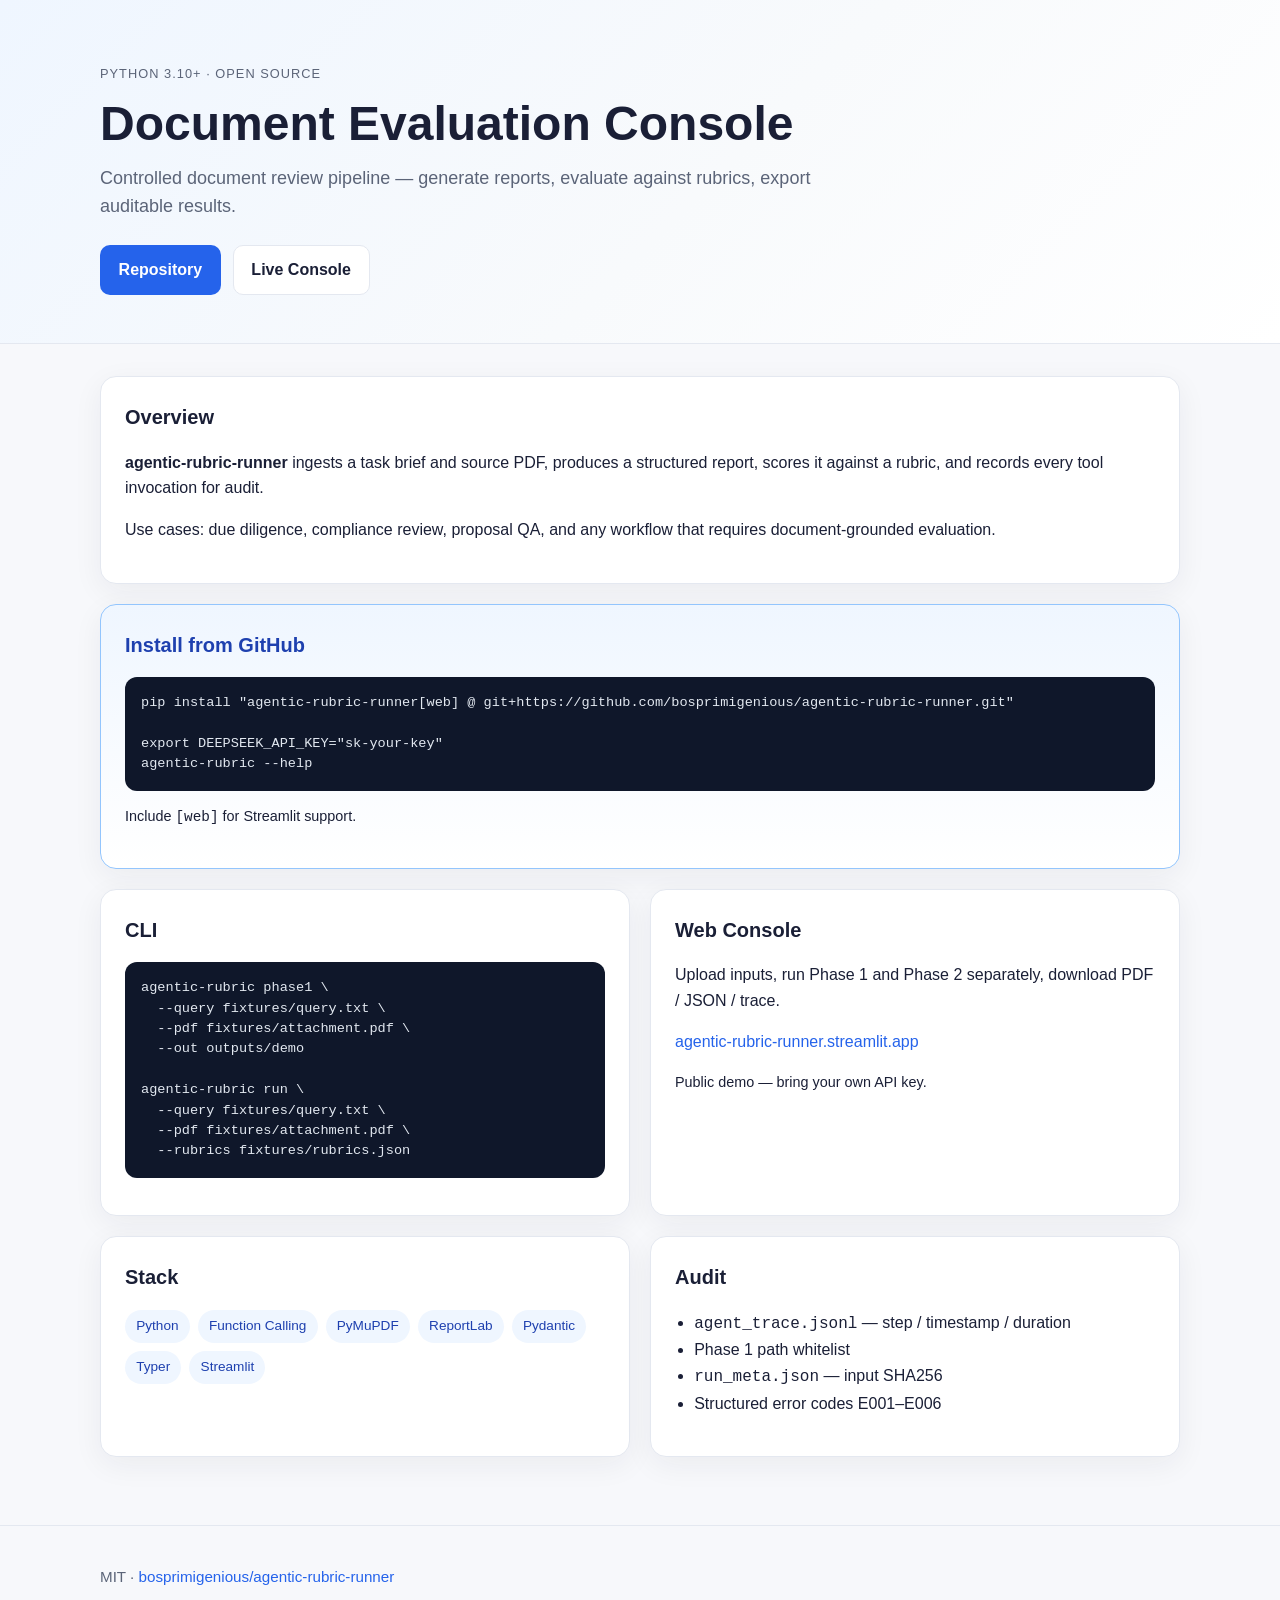
==== docs/index.html @ 9ec8321e "docs: update Streamlit console URL to agentic-rubric-runner.streamlit.app" ====
<!DOCTYPE html>
<html lang="zh-CN">
<head>
  <meta charset="UTF-8" />
  <meta name="viewport" content="width=device-width, initial-scale=1.0" />
  <title>Document Evaluation Console</title>
  <meta name="description" content="Auditable document review pipeline with rubric-based evaluation" />
  <link rel="stylesheet" href="style.css" />
</head>
<body>
  <header class="hero">
    <div class="container">
      <p class="eyebrow">Python 3.10+ · Open Source</p>
      <h1>Document Evaluation Console</h1>
      <p class="subtitle">Controlled document review pipeline — generate reports, evaluate against rubrics, export auditable results.</p>
      <div class="hero-actions">
        <a class="btn primary" href="https://github.com/bosprimigenious/agentic-rubric-runner" target="_blank" rel="noopener">Repository</a>
        <a class="btn secondary" href="https://agentic-rubric-runner.streamlit.app/" target="_blank" rel="noopener">Live Console</a>
      </div>
    </div>
  </header>

  <main class="container">
    <section class="card">
      <h2>Overview</h2>
      <p>
        <strong>agentic-rubric-runner</strong> ingests a task brief and source PDF,
        produces a structured report, scores it against a rubric, and records every tool invocation for audit.
      </p>
      <p>Use cases: due diligence, compliance review, proposal QA, and any workflow that requires document-grounded evaluation.</p>
    </section>

    <section class="card highlight">
      <h2>Install from GitHub</h2>
      <pre><code>pip install "agentic-rubric-runner[web] @ git+https://github.com/bosprimigenious/agentic-rubric-runner.git"

export DEEPSEEK_API_KEY="sk-your-key"
agentic-rubric --help</code></pre>
      <p class="muted">Include <code>[web]</code> for Streamlit support.</p>
    </section>

    <section class="grid two-col">
      <div class="card">
        <h2>CLI</h2>
        <pre><code>agentic-rubric phase1 \
  --query fixtures/query.txt \
  --pdf fixtures/attachment.pdf \
  --out outputs/demo

agentic-rubric run \
  --query fixtures/query.txt \
  --pdf fixtures/attachment.pdf \
  --rubrics fixtures/rubrics.json</code></pre>
      </div>
      <div class="card">
        <h2>Web Console</h2>
        <p>Upload inputs, run Phase 1 and Phase 2 separately, download PDF / JSON / trace.</p>
        <p><a href="https://agentic-rubric-runner.streamlit.app/" target="_blank" rel="noopener">agentic-rubric-runner.streamlit.app</a></p>
        <p class="muted">Public demo — bring your own API key.</p>
      </div>
    </section>

    <section class="grid two-col">
      <div class="card">
        <h2>Stack</h2>
        <ul class="tags">
          <li>Python</li>
          <li>Function Calling</li>
          <li>PyMuPDF</li>
          <li>ReportLab</li>
          <li>Pydantic</li>
          <li>Typer</li>
          <li>Streamlit</li>
        </ul>
      </div>
      <div class="card">
        <h2>Audit</h2>
        <ul>
          <li><code>agent_trace.jsonl</code> — step / timestamp / duration</li>
          <li>Phase 1 path whitelist</li>
          <li><code>run_meta.json</code> — input SHA256</li>
          <li>Structured error codes E001–E006</li>
        </ul>
      </div>
    </section>
  </main>

  <footer class="footer">
    <div class="container">
      <p>MIT · <a href="https://github.com/bosprimigenious/agentic-rubric-runner">bosprimigenious/agentic-rubric-runner</a></p>
    </div>
  </footer>
</body>
</html>
---- docs/style.css ----
:root {
  --bg: #f7f8fb;
  --card: #ffffff;
  --text: #1a1f36;
  --muted: #5b6478;
  --border: #e4e8f0;
  --primary: #2563eb;
  --primary-hover: #1d4ed8;
  --shadow: 0 8px 30px rgba(26, 31, 54, 0.06);
}

* {
  box-sizing: border-box;
}

body {
  margin: 0;
  font-family: -apple-system, BlinkMacSystemFont, "Segoe UI", Roboto, "Helvetica Neue", Arial, sans-serif;
  color: var(--text);
  background: var(--bg);
  line-height: 1.6;
}

a {
  color: var(--primary);
  text-decoration: none;
}

a:hover {
  text-decoration: underline;
}

.container {
  width: min(1080px, 92vw);
  margin: 0 auto;
}

.hero {
  background: linear-gradient(135deg, #eff6ff 0%, #f8fafc 55%, #ffffff 100%);
  border-bottom: 1px solid var(--border);
  padding: 4rem 0 3rem;
}

.eyebrow {
  text-transform: uppercase;
  letter-spacing: 0.08em;
  font-size: 0.8rem;
  color: var(--muted);
  margin: 0 0 0.75rem;
}

.hero h1 {
  font-size: clamp(2rem, 5vw, 3rem);
  margin: 0 0 0.75rem;
  line-height: 1.15;
}

.subtitle {
  font-size: 1.125rem;
  color: var(--muted);
  max-width: 720px;
  margin: 0 0 1.5rem;
}

.hero-actions {
  display: flex;
  gap: 0.75rem;
  flex-wrap: wrap;
}

.btn {
  display: inline-block;
  padding: 0.7rem 1.1rem;
  border-radius: 10px;
  font-weight: 600;
  border: 1px solid transparent;
}

.btn.primary {
  background: var(--primary);
  color: #fff;
}

.btn.primary:hover {
  background: var(--primary-hover);
  text-decoration: none;
}

.btn.secondary {
  background: #fff;
  color: var(--text);
  border-color: var(--border);
}

.btn.secondary:hover {
  text-decoration: none;
  border-color: #cbd5e1;
}

main {
  padding: 2rem 0 3rem;
}

.card {
  background: var(--card);
  border: 1px solid var(--border);
  border-radius: 16px;
  padding: 1.5rem;
  margin-bottom: 1.25rem;
  box-shadow: var(--shadow);
}

.highlight {
  border-color: #93c5fd;
  background: linear-gradient(180deg, #eff6ff 0%, #ffffff 100%);
}

.highlight h2 {
  color: #1e40af;
}

.card h2 {
  margin-top: 0;
  font-size: 1.25rem;
}

.grid.two-col {
  display: grid;
  grid-template-columns: repeat(auto-fit, minmax(280px, 1fr));
  gap: 1.25rem;
}

pre {
  background: #0f172a;
  color: #e2e8f0;
  padding: 1rem;
  border-radius: 12px;
  overflow-x: auto;
  font-size: 0.85rem;
  line-height: 1.5;
}

code {
  font-family: ui-monospace, SFMono-Regular, Menlo, Monaco, Consolas, monospace;
}

ul {
  padding-left: 1.2rem;
}

.tags {
  list-style: none;
  padding: 0;
  display: flex;
  flex-wrap: wrap;
  gap: 0.5rem;
}

.tags li {
  background: #eff6ff;
  color: #1e40af;
  padding: 0.35rem 0.7rem;
  border-radius: 999px;
  font-size: 0.85rem;
}

.screenshot .placeholder {
  min-height: 220px;
  border: 2px dashed var(--border);
  border-radius: 12px;
  display: grid;
  place-content: center;
  text-align: center;
  color: var(--muted);
  background: #fafbfc;
}

.muted {
  font-size: 0.9rem;
}

.footer {
  border-top: 1px solid var(--border);
  padding: 1.5rem 0 2rem;
  color: var(--muted);
  font-size: 0.95rem;
}

@media (max-width: 640px) {
  .hero {
    padding: 2.5rem 0 2rem;
  }
}
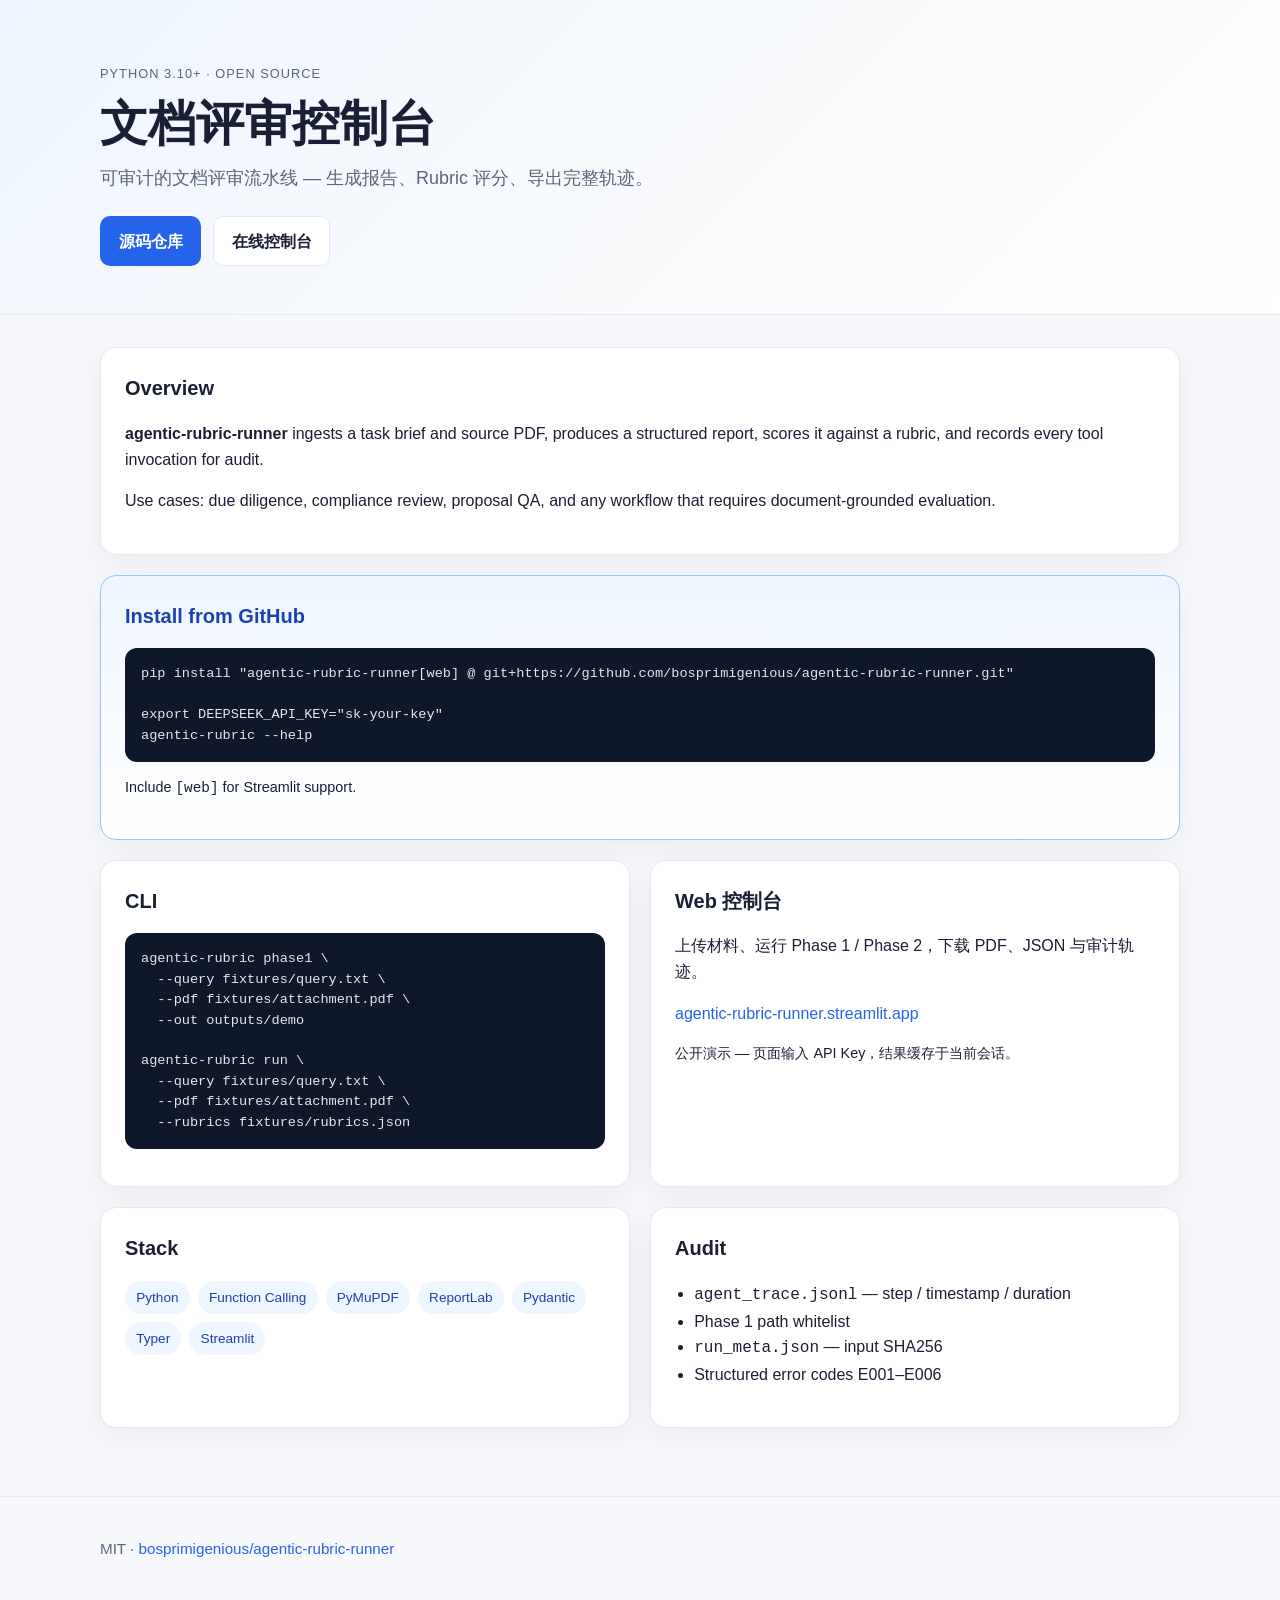
==== commit 123b04bb: "fix(web): remove emoji from public demo badge; update doc links Use plain caption for 公开演示; refresh " ====
--- a/docs/index.html
+++ b/docs/index.html
@@ -3,19 +3,19 @@
 <head>
   <meta charset="UTF-8" />
   <meta name="viewport" content="width=device-width, initial-scale=1.0" />
-  <title>Document Evaluation Console</title>
-  <meta name="description" content="Auditable document review pipeline with rubric-based evaluation" />
+  <title>文档评审控制台</title>
+  <meta name="description" content="可审计的文档约束型 Agent 流水线 — 报告生成与 Rubric 评分" />
   <link rel="stylesheet" href="style.css" />
 </head>
 <body>
   <header class="hero">
     <div class="container">
       <p class="eyebrow">Python 3.10+ · Open Source</p>
-      <h1>Document Evaluation Console</h1>
-      <p class="subtitle">Controlled document review pipeline — generate reports, evaluate against rubrics, export auditable results.</p>
+      <h1>文档评审控制台</h1>
+      <p class="subtitle">可审计的文档评审流水线 — 生成报告、Rubric 评分、导出完整轨迹。</p>
       <div class="hero-actions">
-        <a class="btn primary" href="https://github.com/bosprimigenious/agentic-rubric-runner" target="_blank" rel="noopener">Repository</a>
-        <a class="btn secondary" href="https://agentic-rubric-runner.streamlit.app/" target="_blank" rel="noopener">Live Console</a>
+        <a class="btn primary" href="https://github.com/bosprimigenious/agentic-rubric-runner" target="_blank" rel="noopener">源码仓库</a>
+        <a class="btn secondary" href="https://agentic-rubric-runner.streamlit.app/" target="_blank" rel="noopener">在线控制台</a>
       </div>
     </div>
   </header>
@@ -53,10 +53,10 @@
   --rubrics fixtures/rubrics.json</code></pre>
       </div>
       <div class="card">
-        <h2>Web Console</h2>
-        <p>Upload inputs, run Phase 1 and Phase 2 separately, download PDF / JSON / trace.</p>
+        <h2>Web 控制台</h2>
+        <p>上传材料、运行 Phase 1 / Phase 2，下载 PDF、JSON 与审计轨迹。</p>
         <p><a href="https://agentic-rubric-runner.streamlit.app/" target="_blank" rel="noopener">agentic-rubric-runner.streamlit.app</a></p>
-        <p class="muted">Public demo — bring your own API key.</p>
+        <p class="muted">公开演示 — 页面输入 API Key，结果缓存于当前会话。</p>
       </div>
     </section>
 
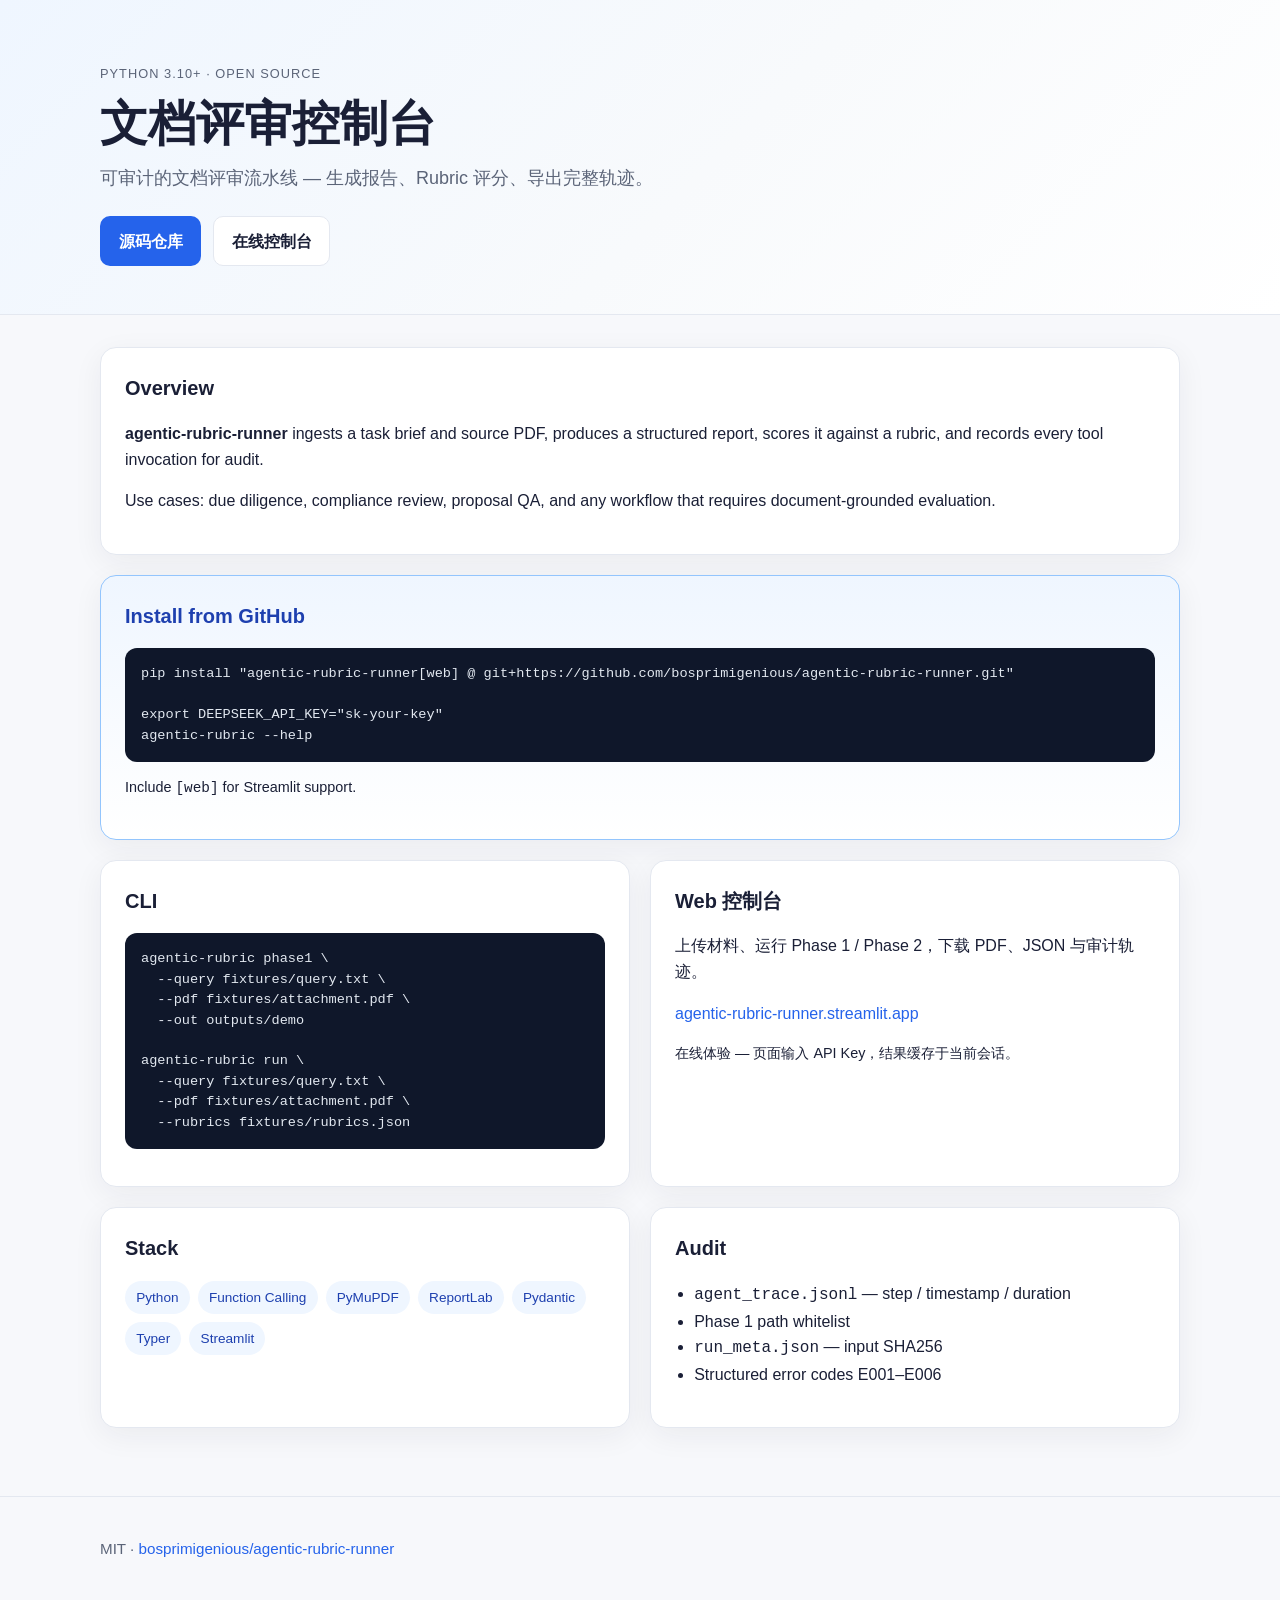
==== commit 07da8ac2: "feat: add attachment gate and evidence-based grading pipeline Prevent off-topic attachments (e.g. DN" ====
--- a/docs/index.html
+++ b/docs/index.html
@@ -56,7 +56,7 @@
         <h2>Web 控制台</h2>
         <p>上传材料、运行 Phase 1 / Phase 2，下载 PDF、JSON 与审计轨迹。</p>
         <p><a href="https://agentic-rubric-runner.streamlit.app/" target="_blank" rel="noopener">agentic-rubric-runner.streamlit.app</a></p>
-        <p class="muted">公开演示 — 页面输入 API Key，结果缓存于当前会话。</p>
+        <p class="muted">在线体验 — 页面输入 API Key，结果缓存于当前会话。</p>
       </div>
     </section>
 
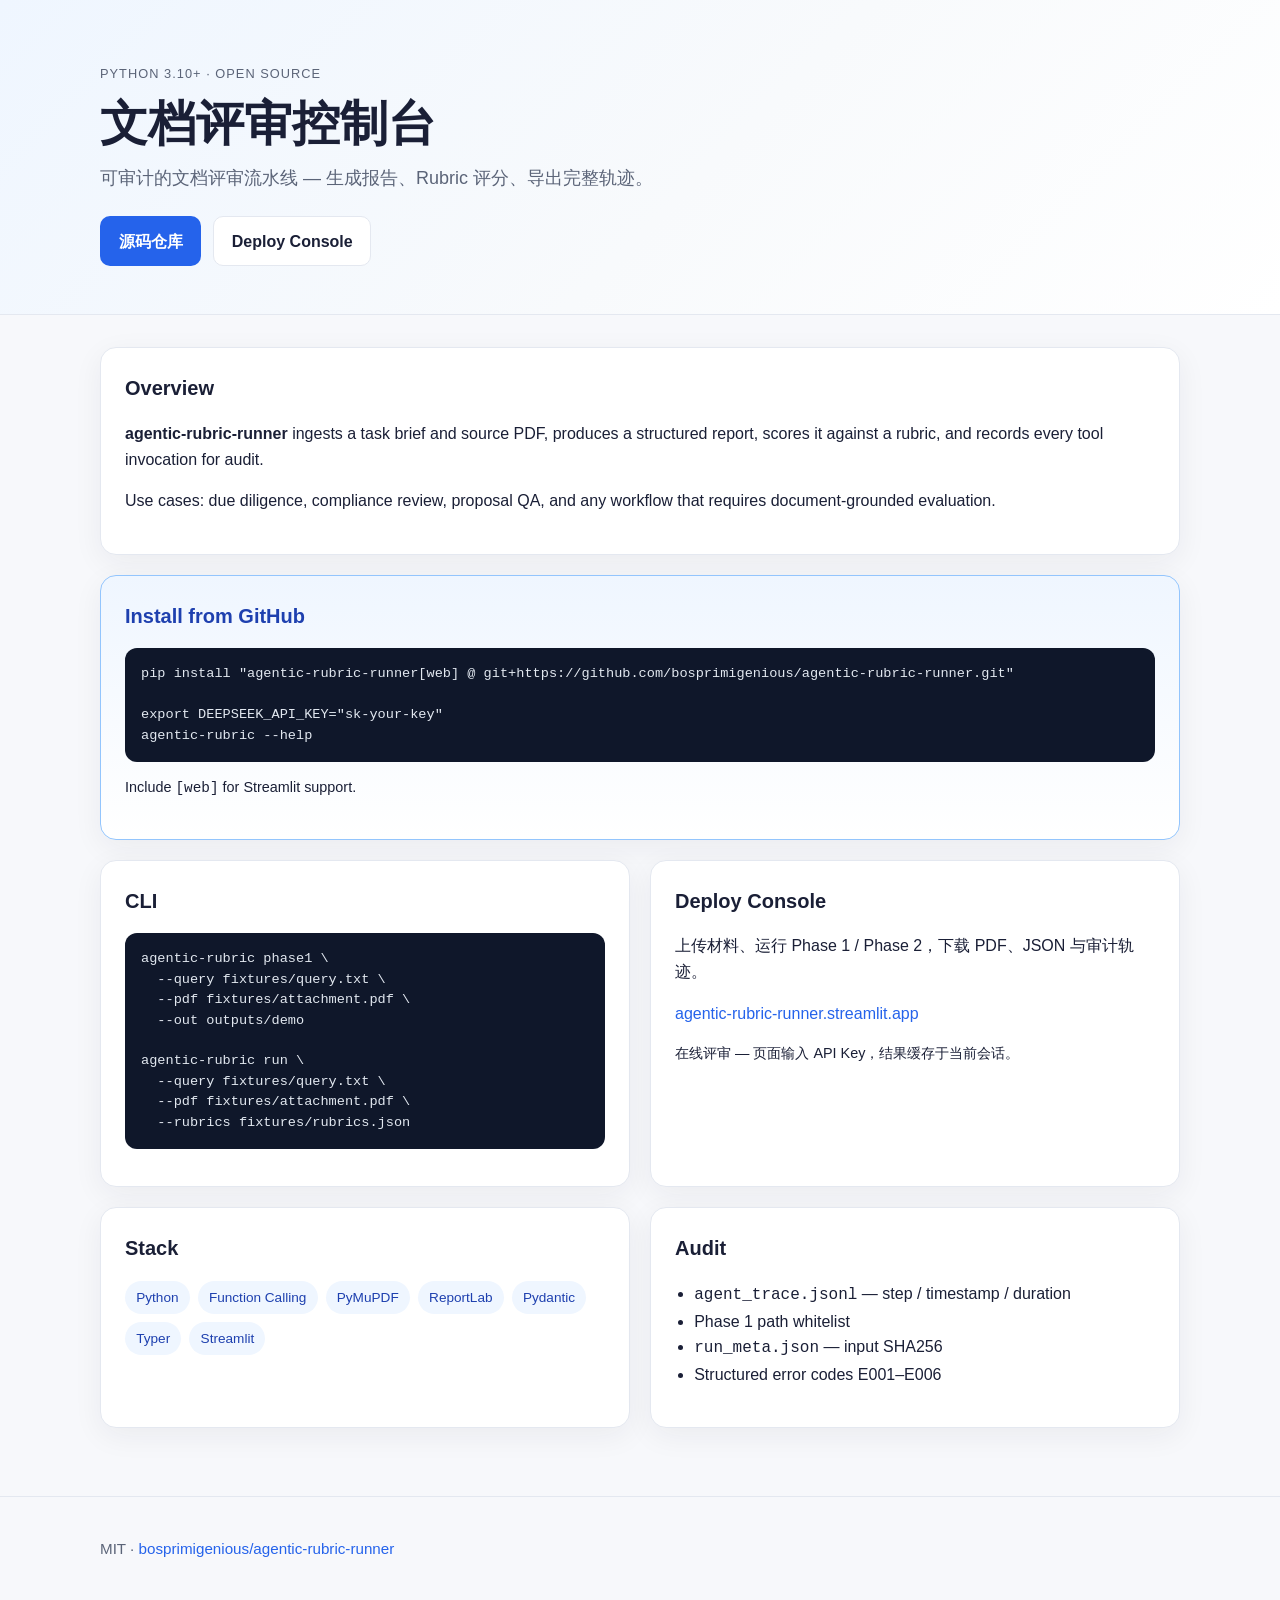
==== commit c0950f13: "docs: unify Deploy Console link across README and GitHub Pages Point Deploy Console to https://agent" ====
--- a/docs/index.html
+++ b/docs/index.html
@@ -15,7 +15,7 @@
       <p class="subtitle">可审计的文档评审流水线 — 生成报告、Rubric 评分、导出完整轨迹。</p>
       <div class="hero-actions">
         <a class="btn primary" href="https://github.com/bosprimigenious/agentic-rubric-runner" target="_blank" rel="noopener">源码仓库</a>
-        <a class="btn secondary" href="https://agentic-rubric-runner.streamlit.app/" target="_blank" rel="noopener">在线控制台</a>
+        <a class="btn secondary" href="https://agentic-rubric-runner.streamlit.app/" target="_blank" rel="noopener">Deploy Console</a>
       </div>
     </div>
   </header>
@@ -53,10 +53,10 @@
   --rubrics fixtures/rubrics.json</code></pre>
       </div>
       <div class="card">
-        <h2>Web 控制台</h2>
+        <h2>Deploy Console</h2>
         <p>上传材料、运行 Phase 1 / Phase 2，下载 PDF、JSON 与审计轨迹。</p>
         <p><a href="https://agentic-rubric-runner.streamlit.app/" target="_blank" rel="noopener">agentic-rubric-runner.streamlit.app</a></p>
-        <p class="muted">在线体验 — 页面输入 API Key，结果缓存于当前会话。</p>
+        <p class="muted">在线评审 — 页面输入 API Key，结果缓存于当前会话。</p>
       </div>
     </section>
 
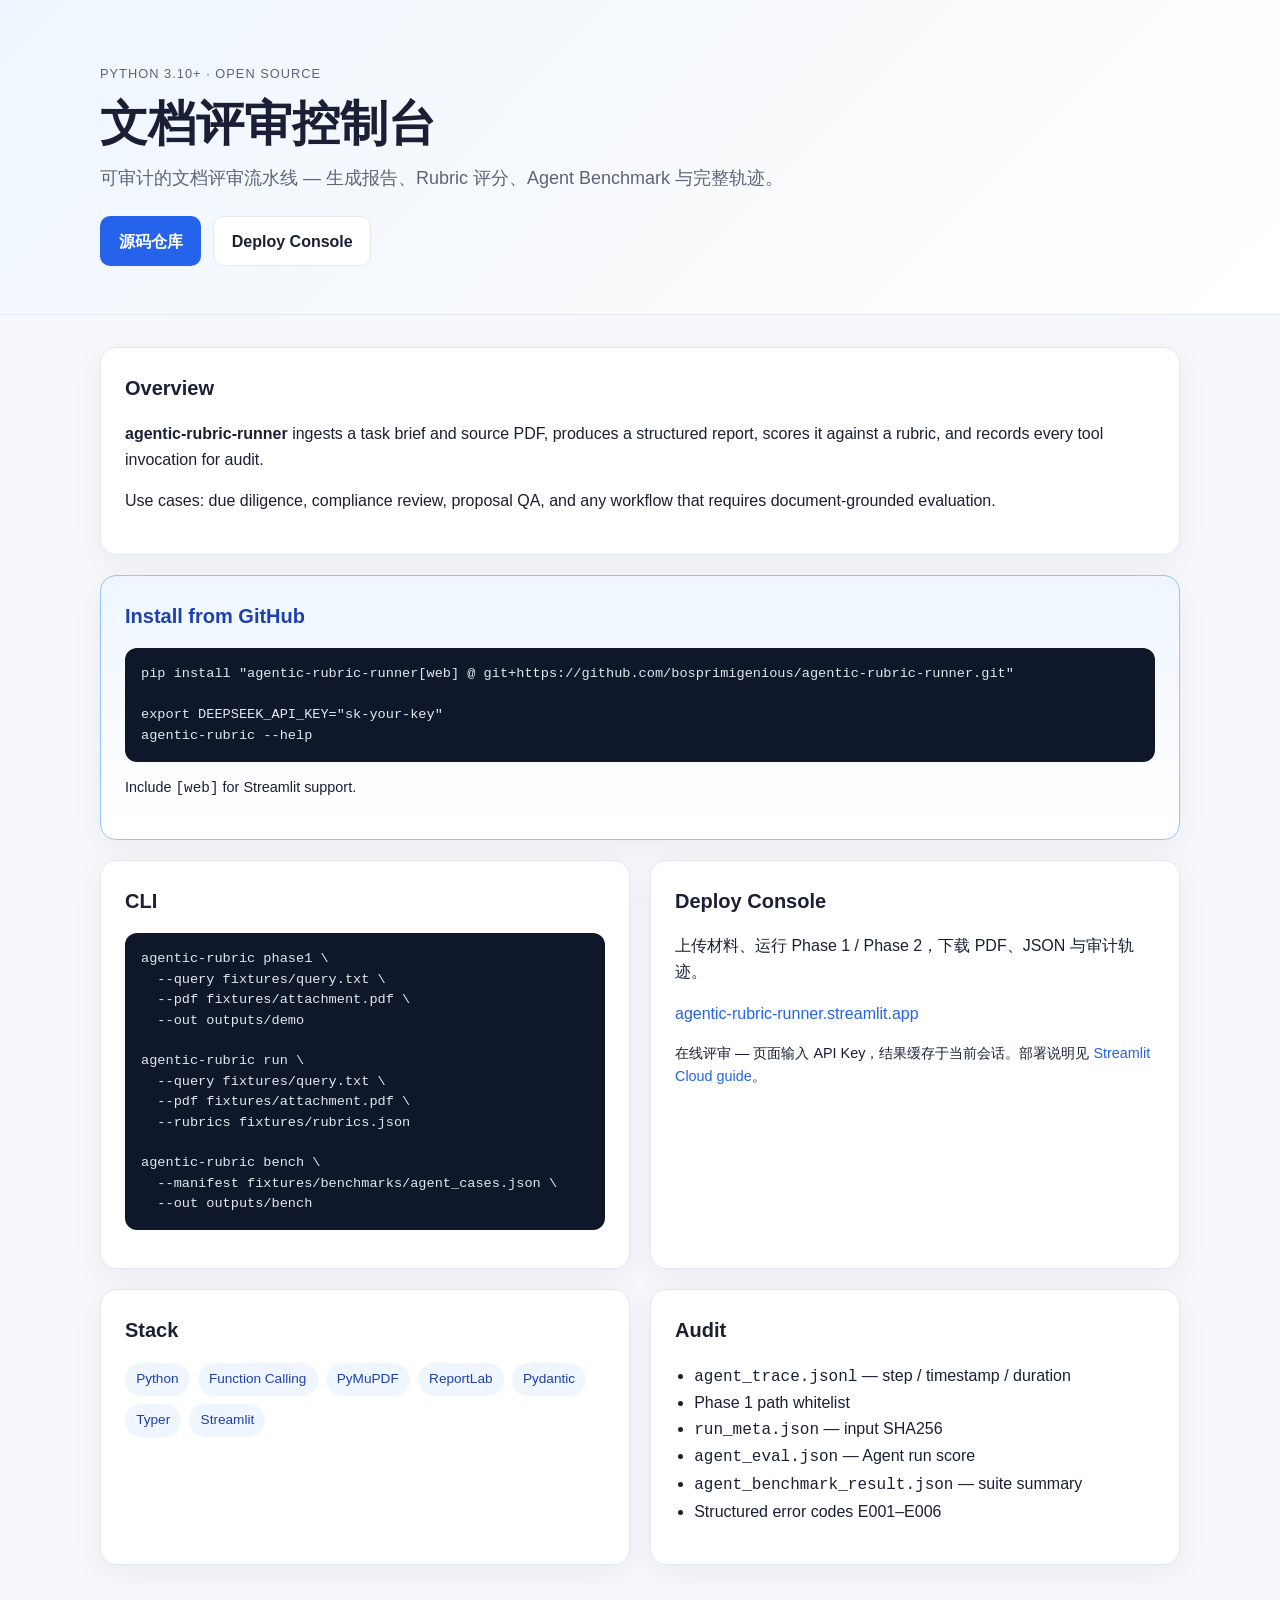
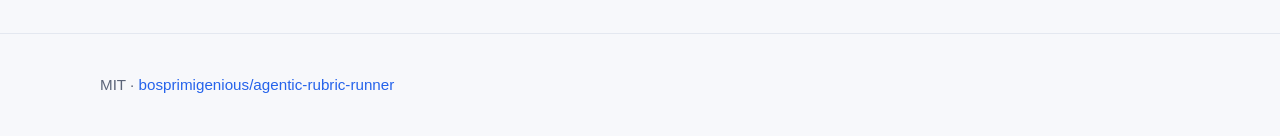
==== commit 1c1fcbf8: "feat: add agent benchmark runner" ====
--- a/docs/index.html
+++ b/docs/index.html
@@ -12,7 +12,7 @@
     <div class="container">
       <p class="eyebrow">Python 3.10+ · Open Source</p>
       <h1>文档评审控制台</h1>
-      <p class="subtitle">可审计的文档评审流水线 — 生成报告、Rubric 评分、导出完整轨迹。</p>
+      <p class="subtitle">可审计的文档评审流水线 — 生成报告、Rubric 评分、Agent Benchmark 与完整轨迹。</p>
       <div class="hero-actions">
         <a class="btn primary" href="https://github.com/bosprimigenious/agentic-rubric-runner" target="_blank" rel="noopener">源码仓库</a>
         <a class="btn secondary" href="https://agentic-rubric-runner.streamlit.app/" target="_blank" rel="noopener">Deploy Console</a>
@@ -50,13 +50,17 @@
 agentic-rubric run \
   --query fixtures/query.txt \
   --pdf fixtures/attachment.pdf \
-  --rubrics fixtures/rubrics.json</code></pre>
+  --rubrics fixtures/rubrics.json
+
+agentic-rubric bench \
+  --manifest fixtures/benchmarks/agent_cases.json \
+  --out outputs/bench</code></pre>
       </div>
       <div class="card">
         <h2>Deploy Console</h2>
         <p>上传材料、运行 Phase 1 / Phase 2，下载 PDF、JSON 与审计轨迹。</p>
         <p><a href="https://agentic-rubric-runner.streamlit.app/" target="_blank" rel="noopener">agentic-rubric-runner.streamlit.app</a></p>
-        <p class="muted">在线评审 — 页面输入 API Key，结果缓存于当前会话。</p>
+        <p class="muted">在线评审 — 页面输入 API Key，结果缓存于当前会话。部署说明见 <a href="streamlit_deploy.md">Streamlit Cloud guide</a>。</p>
       </div>
     </section>
 
@@ -79,6 +83,8 @@
           <li><code>agent_trace.jsonl</code> — step / timestamp / duration</li>
           <li>Phase 1 path whitelist</li>
           <li><code>run_meta.json</code> — input SHA256</li>
+          <li><code>agent_eval.json</code> — Agent run score</li>
+          <li><code>agent_benchmark_result.json</code> — suite summary</li>
           <li>Structured error codes E001–E006</li>
         </ul>
       </div>
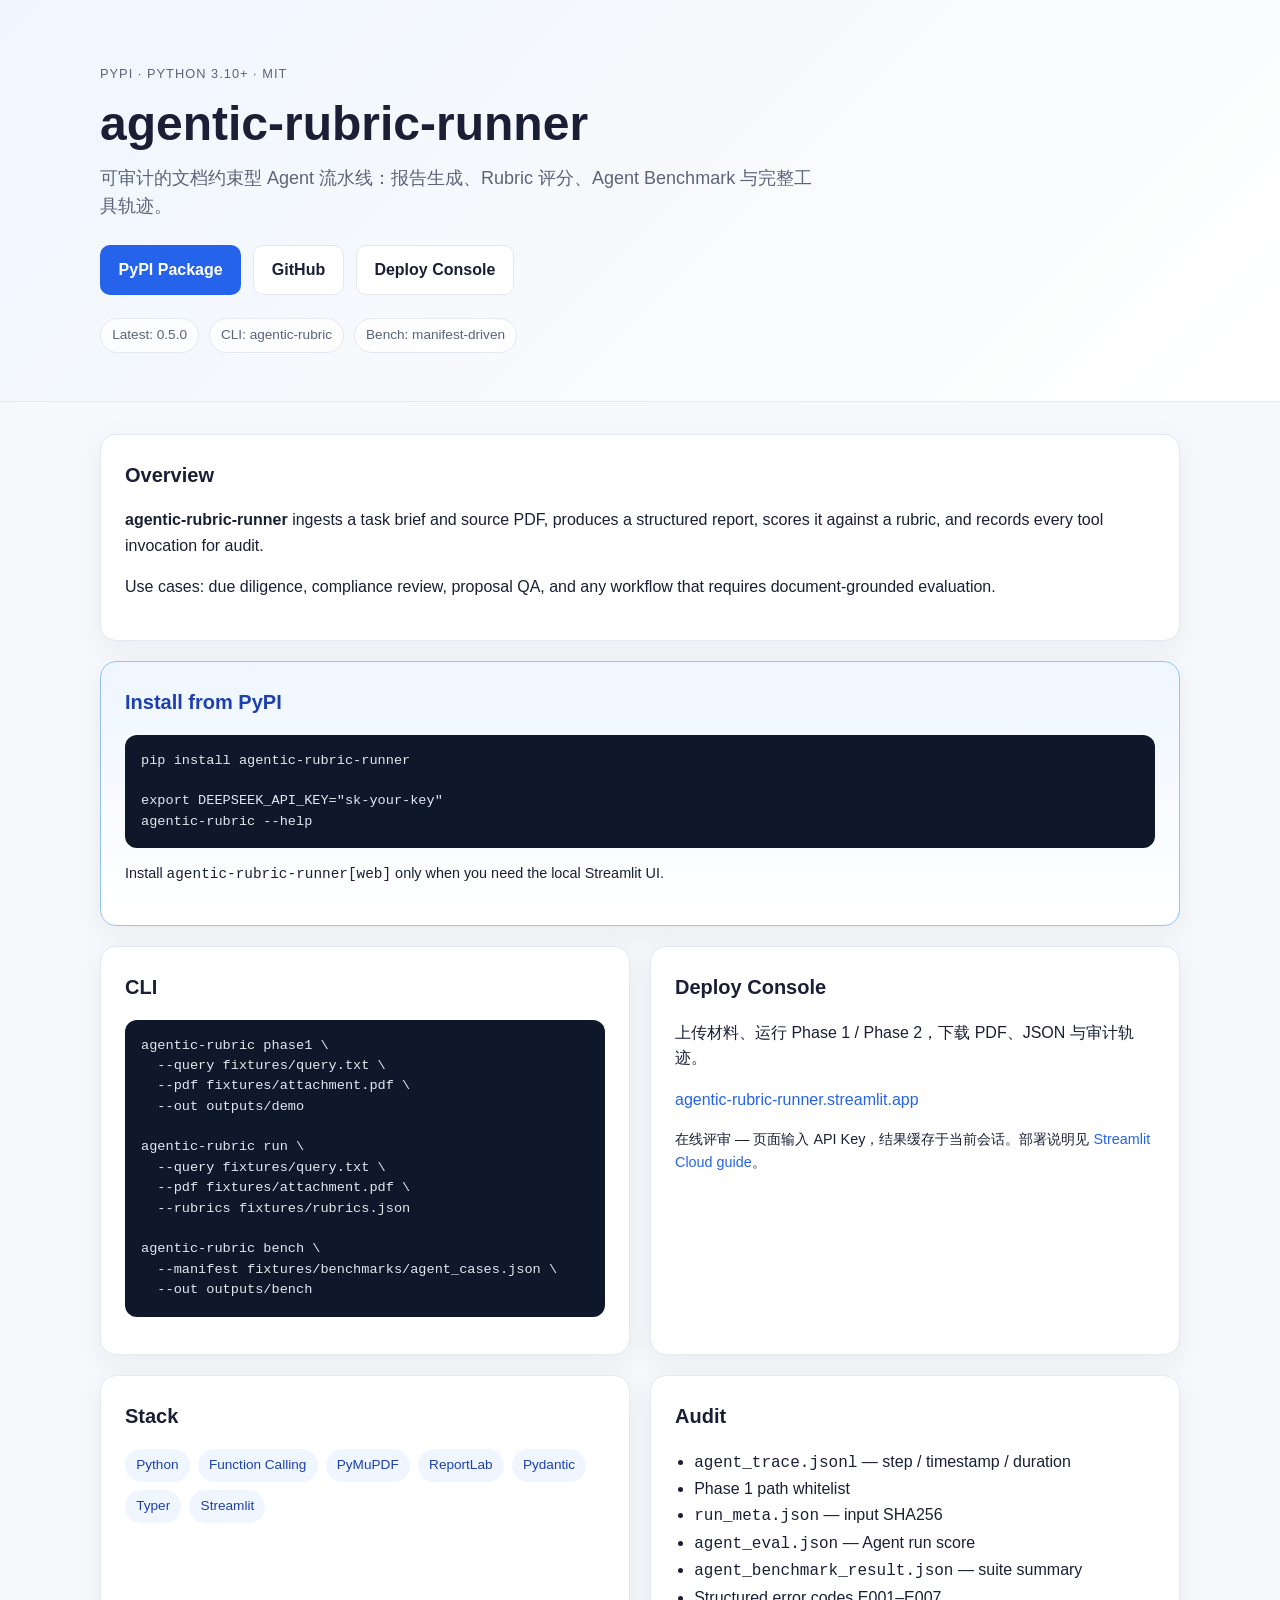
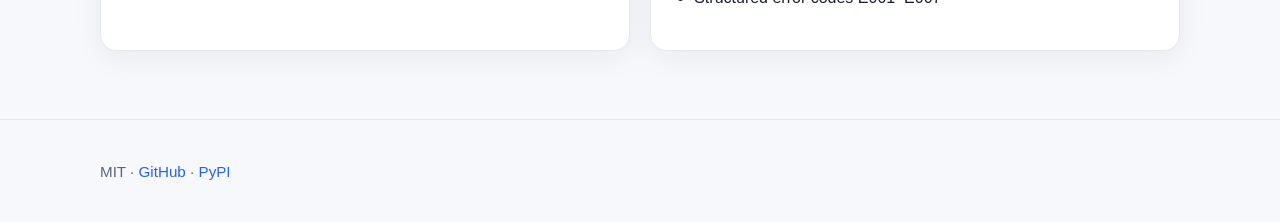
==== commit 61b3d058: "docs: update PyPI installation and project homepage" ====
--- a/docs/index.html
+++ b/docs/index.html
@@ -3,19 +3,25 @@
 <head>
   <meta charset="UTF-8" />
   <meta name="viewport" content="width=device-width, initial-scale=1.0" />
-  <title>文档评审控制台</title>
-  <meta name="description" content="可审计的文档约束型 Agent 流水线 — 报告生成与 Rubric 评分" />
+  <title>agentic-rubric-runner</title>
+  <meta name="description" content="PyPI-ready Agent benchmark and document-grounded rubric evaluation runner" />
   <link rel="stylesheet" href="style.css" />
 </head>
 <body>
   <header class="hero">
     <div class="container">
-      <p class="eyebrow">Python 3.10+ · Open Source</p>
-      <h1>文档评审控制台</h1>
-      <p class="subtitle">可审计的文档评审流水线 — 生成报告、Rubric 评分、Agent Benchmark 与完整轨迹。</p>
+      <p class="eyebrow">PyPI · Python 3.10+ · MIT</p>
+      <h1>agentic-rubric-runner</h1>
+      <p class="subtitle">可审计的文档约束型 Agent 流水线：报告生成、Rubric 评分、Agent Benchmark 与完整工具轨迹。</p>
       <div class="hero-actions">
-        <a class="btn primary" href="https://github.com/bosprimigenious/agentic-rubric-runner" target="_blank" rel="noopener">源码仓库</a>
+        <a class="btn primary" href="https://pypi.org/project/agentic-rubric-runner/" target="_blank" rel="noopener">PyPI Package</a>
+        <a class="btn secondary" href="https://github.com/bosprimigenious/agentic-rubric-runner" target="_blank" rel="noopener">GitHub</a>
         <a class="btn secondary" href="https://agentic-rubric-runner.streamlit.app/" target="_blank" rel="noopener">Deploy Console</a>
+      </div>
+      <div class="hero-meta" aria-label="Project status">
+        <span>Latest: 0.5.0</span>
+        <span>CLI: agentic-rubric</span>
+        <span>Bench: manifest-driven</span>
       </div>
     </div>
   </header>
@@ -31,12 +37,12 @@
     </section>
 
     <section class="card highlight">
-      <h2>Install from GitHub</h2>
-      <pre><code>pip install "agentic-rubric-runner[web] @ git+https://github.com/bosprimigenious/agentic-rubric-runner.git"
+      <h2>Install from PyPI</h2>
+      <pre><code>pip install agentic-rubric-runner
 
 export DEEPSEEK_API_KEY="sk-your-key"
 agentic-rubric --help</code></pre>
-      <p class="muted">Include <code>[web]</code> for Streamlit support.</p>
+      <p class="muted">Install <code>agentic-rubric-runner[web]</code> only when you need the local Streamlit UI.</p>
     </section>
 
     <section class="grid two-col">
@@ -85,7 +91,7 @@
           <li><code>run_meta.json</code> — input SHA256</li>
           <li><code>agent_eval.json</code> — Agent run score</li>
           <li><code>agent_benchmark_result.json</code> — suite summary</li>
-          <li>Structured error codes E001–E006</li>
+          <li>Structured error codes E001–E007</li>
         </ul>
       </div>
     </section>
@@ -93,7 +99,7 @@
 
   <footer class="footer">
     <div class="container">
-      <p>MIT · <a href="https://github.com/bosprimigenious/agentic-rubric-runner">bosprimigenious/agentic-rubric-runner</a></p>
+      <p>MIT · <a href="https://github.com/bosprimigenious/agentic-rubric-runner">GitHub</a> · <a href="https://pypi.org/project/agentic-rubric-runner/">PyPI</a></p>
     </div>
   </footer>
 </body>
--- a/docs/style.css
+++ b/docs/style.css
@@ -68,6 +68,22 @@
   flex-wrap: wrap;
 }
 
+.hero-meta {
+  display: flex;
+  gap: 0.6rem;
+  flex-wrap: wrap;
+  margin-top: 1.4rem;
+}
+
+.hero-meta span {
+  background: rgba(255, 255, 255, 0.78);
+  border: 1px solid var(--border);
+  border-radius: 999px;
+  color: var(--muted);
+  font-size: 0.85rem;
+  padding: 0.35rem 0.7rem;
+}
+
 .btn {
   display: inline-block;
   padding: 0.7rem 1.1rem;
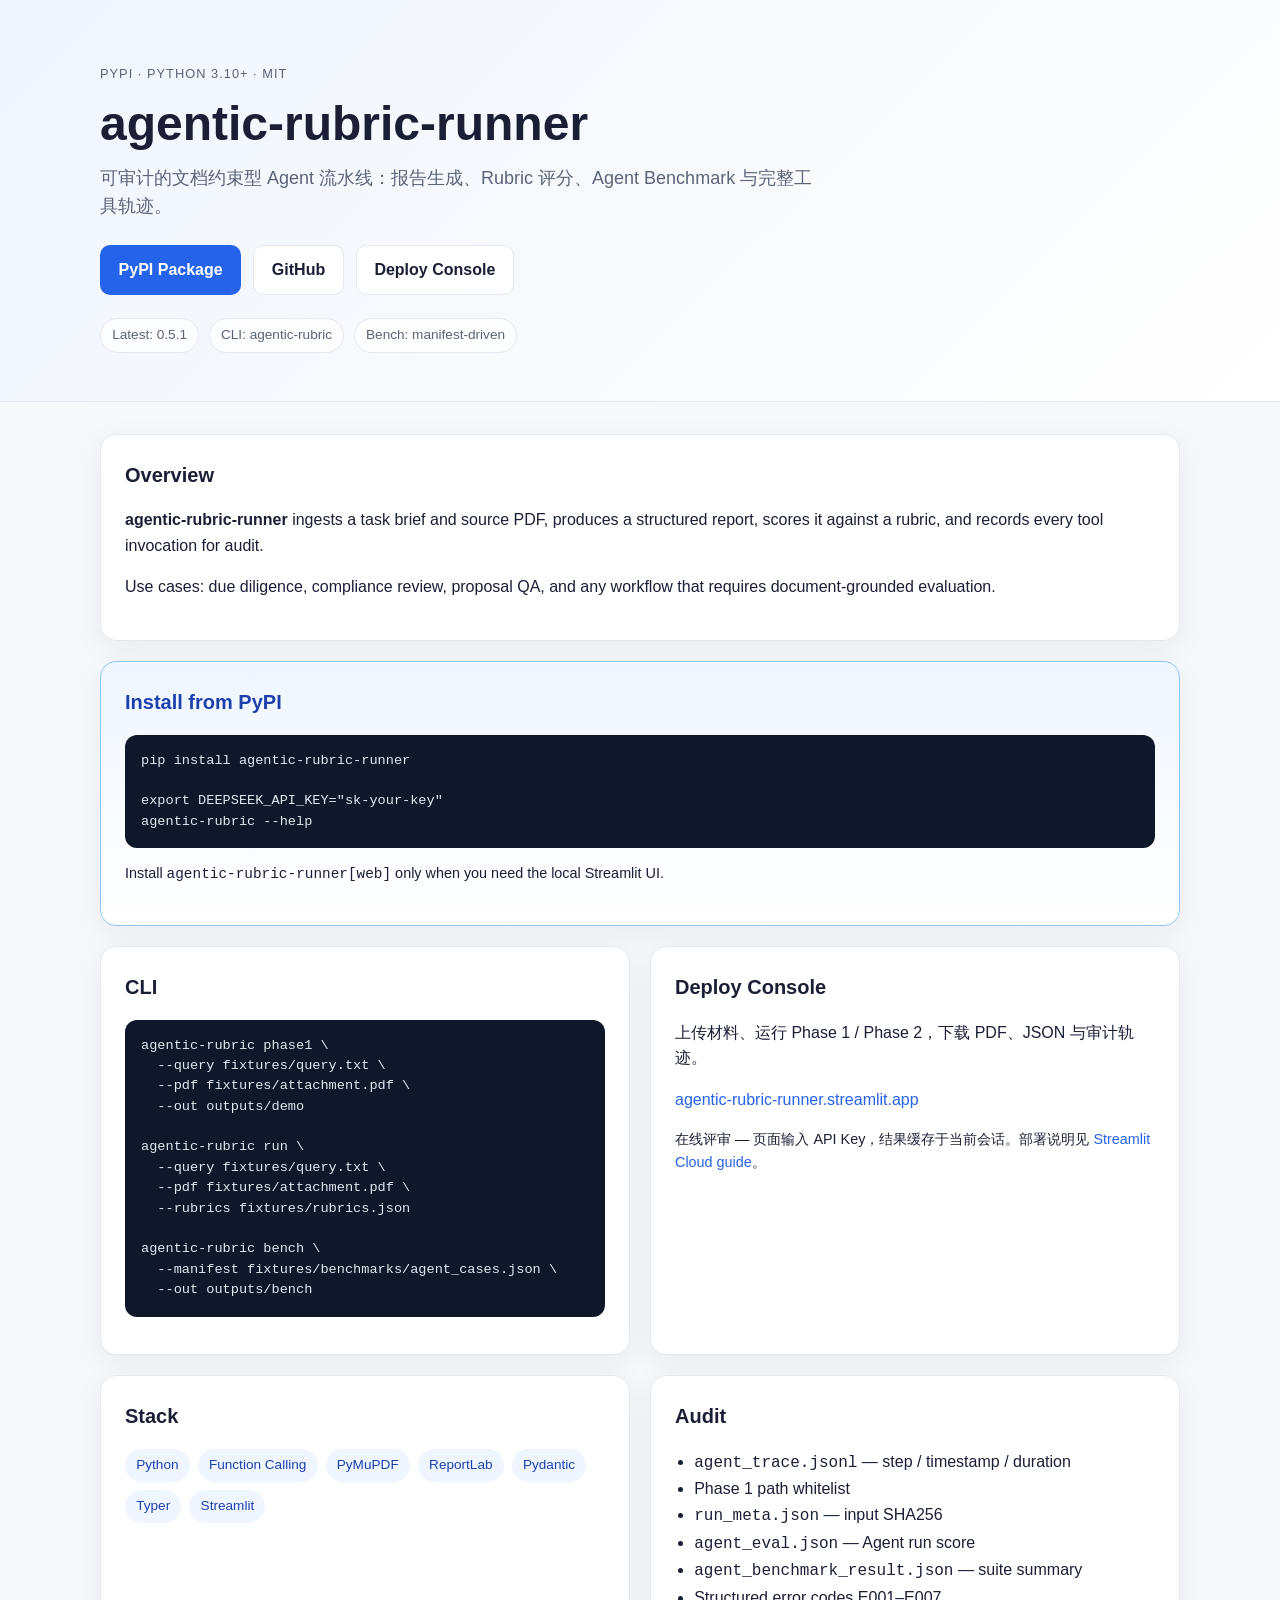
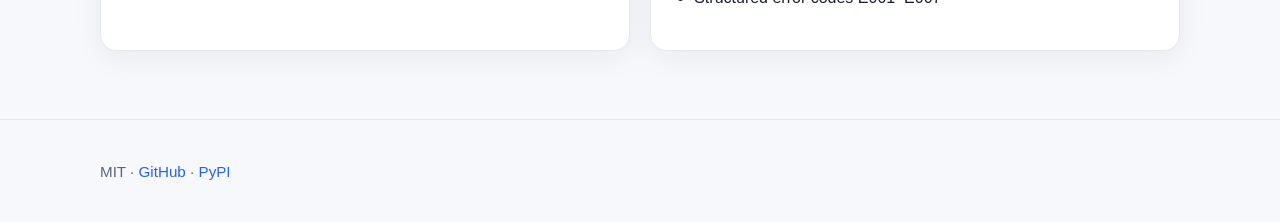
==== commit aa269264: "docs: rewrite README for 0.5.1 release" ====
--- a/docs/index.html
+++ b/docs/index.html
@@ -19,7 +19,7 @@
         <a class="btn secondary" href="https://agentic-rubric-runner.streamlit.app/" target="_blank" rel="noopener">Deploy Console</a>
       </div>
       <div class="hero-meta" aria-label="Project status">
-        <span>Latest: 0.5.0</span>
+        <span>Latest: 0.5.1</span>
         <span>CLI: agentic-rubric</span>
         <span>Bench: manifest-driven</span>
       </div>
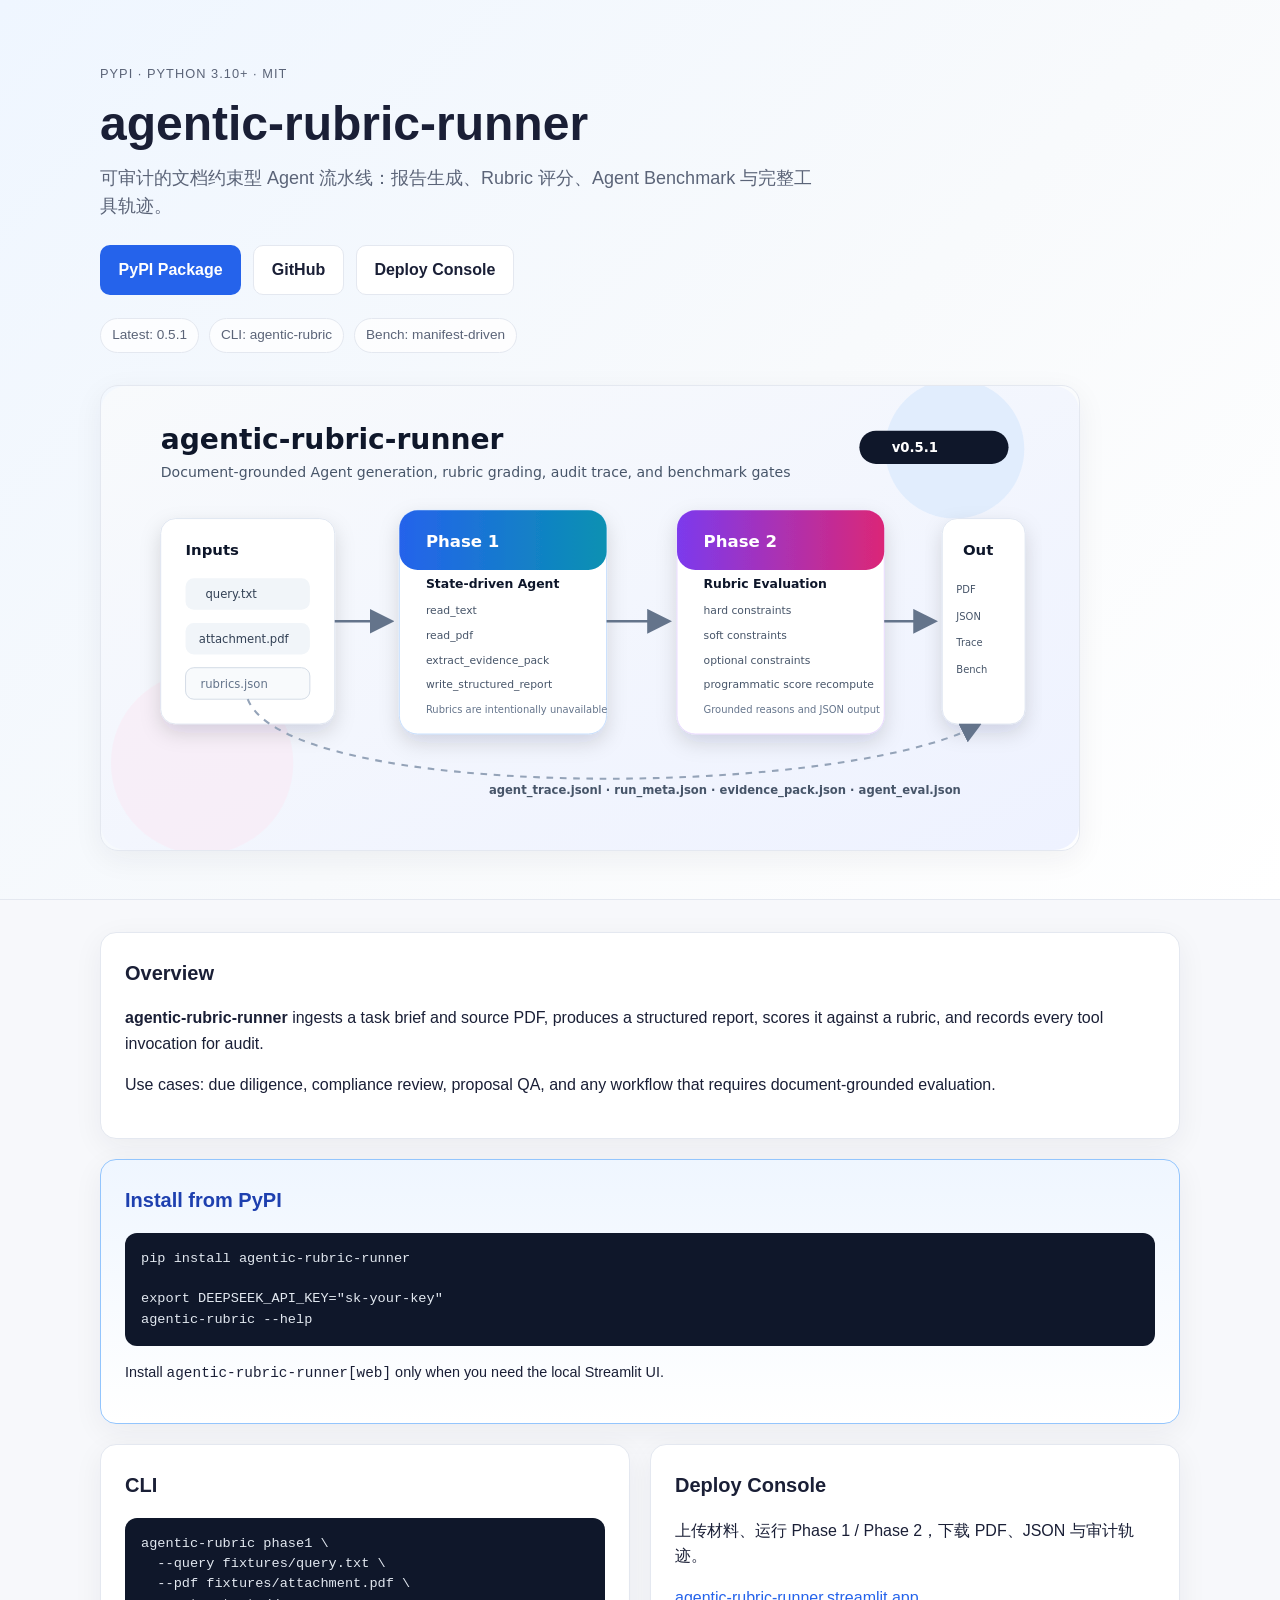
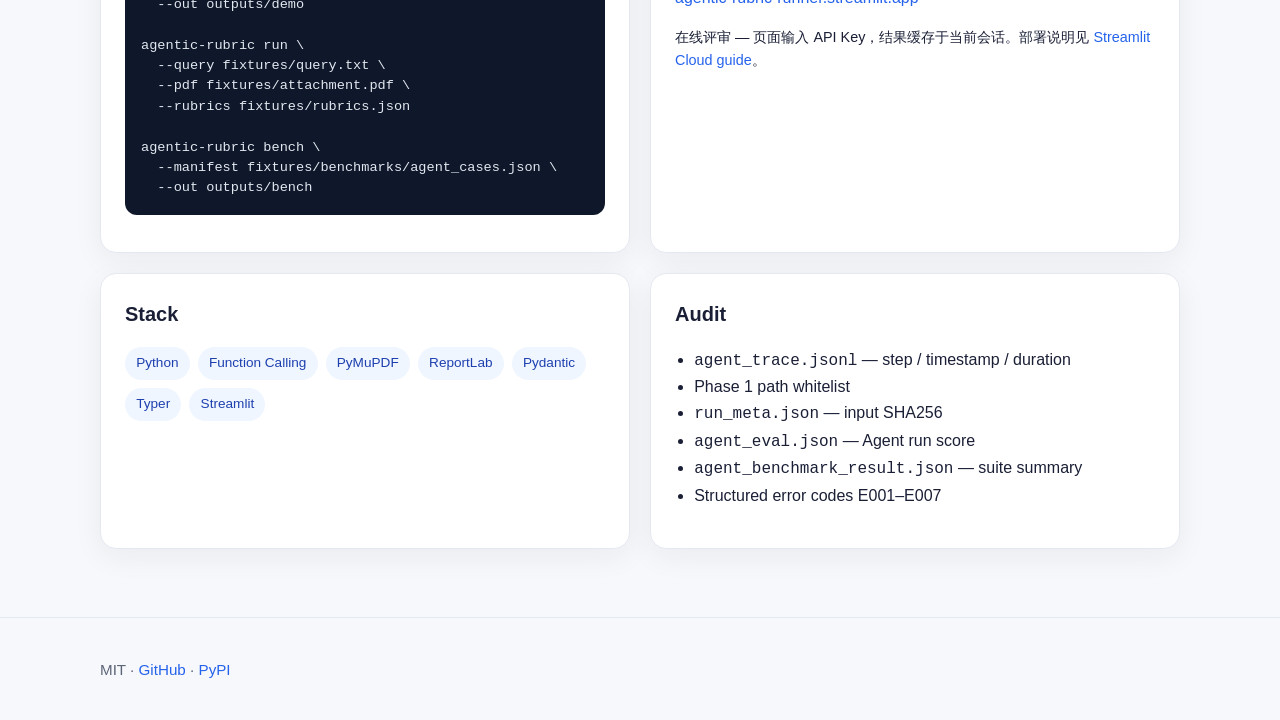
==== commit 9ea96188: "docs: restore architecture cover and polish README" ====
--- a/docs/index.html
+++ b/docs/index.html
@@ -23,6 +23,7 @@
         <span>CLI: agentic-rubric</span>
         <span>Bench: manifest-driven</span>
       </div>
+      <img class="hero-diagram" src="architecture.svg" alt="agentic-rubric-runner architecture diagram" />
     </div>
   </header>
 
--- a/docs/style.css
+++ b/docs/style.css
@@ -84,6 +84,17 @@
   padding: 0.35rem 0.7rem;
 }
 
+.hero-diagram {
+  display: block;
+  width: 100%;
+  max-width: 980px;
+  height: auto;
+  margin-top: 2rem;
+  border: 1px solid var(--border);
+  border-radius: 18px;
+  box-shadow: var(--shadow);
+}
+
 .btn {
   display: inline-block;
   padding: 0.7rem 1.1rem;
